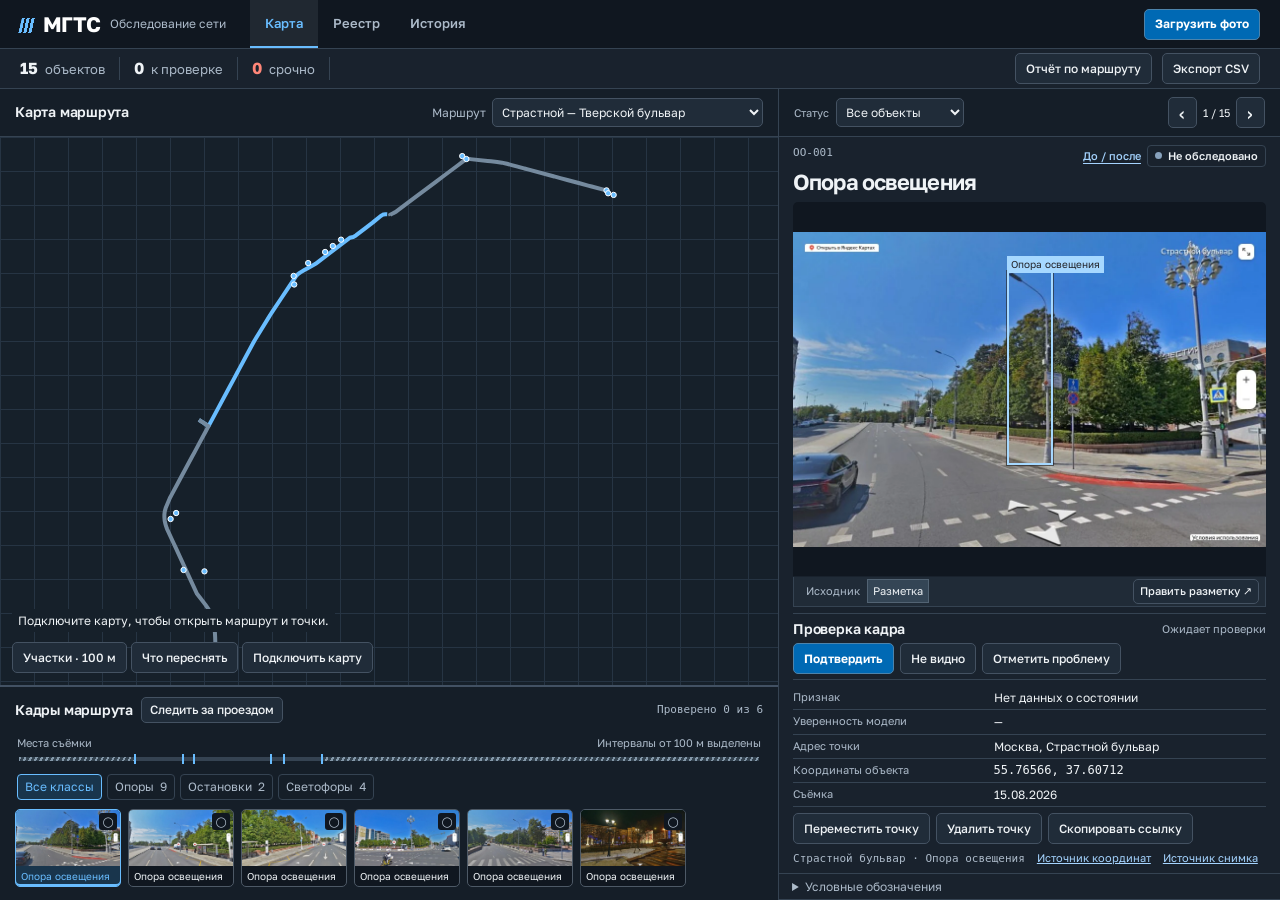
==== frontend/index.html @ 0ed561fd "Trace editable lines and contours on photos and print route atlases" ====
<!doctype html>
<html lang="ru">
<head>
<meta charset="utf-8">
<meta name="viewport" content="width=device-width, initial-scale=1">
<meta name="mgts-dgis-api-key" content="">
<meta name="mgts-inspection-data" content="./data/inspection.json?v=92bb539e3951">
<meta name="mgts-workspace" content="mgts">
<meta name="mgts-backend-api" content="http://localhost:8080">
<title>МГТС · Обследование сети</title>
<link rel="stylesheet" href="./styles.css?v=48caaaf47256">
<script defer src="./dgis-map.js?v=0859a0608e24"></script>
<script defer src="./drive.js?v=308d7e01209c"></script>
<script defer src="./backend-api.js?v=2a5666c42cfe"></script>
<script defer src="./inspection-feed.js?v=446664ceadea"></script>
<script defer src="./survey.js?v=db1e29ec3885"></script>
<script defer src="./fieldwork.js?v=c731c3244cd2"></script>
<script defer src="./live-survey.js?v=2fd92c219ad3"></script>
<script defer src="./vendor/fflate-0.8.2.js"></script>
<script defer src="./image-trace.js?v=a0b0a63a0c99"></script>
<script defer src="./annotation-path.js?v=2ae6ed67ca47"></script>
<script defer src="./route-atlas.js?v=ad36c35f094d"></script>
<script defer src="./crew.js?v=448a25b70659"></script>
<script defer src="./app.js?v=cab689a8bc89"></script>
</head>
<body>
<header class="topbar">
  <div class="identity"><b>МГТС</b><span>Обследование сети</span></div>
  <nav aria-label="Разделы">
    <button data-view="map" aria-pressed="true">Карта</button>
    <button data-view="registry" aria-pressed="false">Реестр</button>
    <button data-view="history" aria-pressed="false">История</button>
  </nav>
  <button class="button primary" data-action="upload" disabled>Загрузить фото</button>
</header>
<main>
  <header class="survey-bar">
    <div class="survey-title" hidden><h1 id="page-title"></h1></div>
    <div class="totals" id="totals" aria-label="Сводка обследования"></div>
    <button class="button" id="route-report" data-action="route-report" hidden>Отчёт по маршруту</button>
    <button class="button" data-action="export">Экспорт CSV</button>
  </header>
  <section id="map-view" class="map-view" aria-label="Карта и карточка объекта">
    <div class="map-workspace">
      <div class="route-bar"><h2>Карта маршрута</h2><label id="route-picker" class="route-picker" hidden>Маршрут
          <select id="route-select" aria-label="Выбрать маршрут"></select>
        </label></div>
    <div class="map-area">
      <div id="map" aria-label="Карта объектов"></div>
      <div id="route-schematic" aria-hidden="true" hidden></div>
      <div class="map-controls">
        <div class="map-tools">
        <button type="button" class="button" id="section-toggle" aria-pressed="false">Участки · 100 м</button>
        <button class="button" id="retake-toggle" data-action="retakes" aria-pressed="false">Что переснять</button>
        <button class="button" data-action="fit" id="fit-button" hidden>Весь маршрут</button>
        <button class="button" data-action="pin" id="pin-button" aria-pressed="false" hidden>+ Поставить точку</button>
        <button class="button" type="button" data-action="map-settings" id="map-provider">Подключить карту</button>
        </div>
        <div id="route-hover" class="route-hover" hidden></div>
        <div id="map-status" class="map-status" role="status">Подключите карту, чтобы открыть маршрут и точки.</div>
      </div>
      <div id="provider-zoom" class="provider-zoom" hidden>
        <button class="button icon" type="button" data-action="zoom-in" aria-label="Приблизить">+</button>
        <button class="button icon" type="button" data-action="zoom-out" aria-label="Отдалить">−</button>
      </div>
    </div>
      <section class="route-deck" aria-label="Просмотр кадров маршрута">
        <div id="section-strip" role="group" aria-label="Участки маршрута по приоритету" hidden></div>
        <div id="retake-list" hidden></div>
        <div class="deck-head"><h2 id="deck-title">Кадры маршрута</h2><button type="button" class="button" id="live-toggle" aria-pressed="false">Следить за проездом</button><button type="button" class="button" id="live-event" hidden>Отметить событие</button><span id="live-status" role="status" hidden></span><button type="button" class="button" id="live-return" hidden>К последнему кадру</button><span id="route-count" class="mono" aria-live="polite"></span></div>
        <div class="route-time">
          <div id="drive-panel" class="drive-panel" aria-label="Демо-проезд" hidden>
            <button id="drive-play" type="button" class="button">Проезд 3D</button>
            <button id="drive-restart" type="button" class="button icon" aria-label="С начала" title="С начала">↻</button>
            <div class="seek-track"><input id="drive-progress" type="range" min="0" max="1000" value="0" aria-label="Позиция машины на маршруте"><span class="seek-ticks" id="seek-ticks"></span></div>
            <span id="drive-detail" class="mono"></span>
          </div>
          <div id="coverage" hidden><div class="coverage-caption"><span>Места съёмки</span><span id="coverage-detail"></span></div><div id="coverage-track" role="group" aria-label="Расстояния вдоль маршрута"></div></div>
        </div>
        <div id="class-filters" role="group" aria-label="Классы объектов"></div>
        <div id="route-frames" class="route-frames" aria-label="Кадры маршрута, переключение стрелками влево и вправо"></div>
      </section>
    </div>
    <aside class="inspector" aria-label="Выбранный объект">
      <div class="inspector-bar">
        <label class="filter-label">Статус
          <select id="priority-filter" aria-label="Фильтр объектов по статусу">
            <option value="all">Все объекты</option><option value="retake">Что переснять</option><option value="urgent">Срочно</option><option value="review">На проверку</option><option value="normal">Без замечаний</option><option value="unverified">Не обследовано</option>
          </select>
        </label>
        <div class="stepper"><button class="button icon" data-action="prev" aria-label="Предыдущий объект">‹</button><span id="position"></span><button class="button icon" data-action="next" aria-label="Следующий объект">›</button></div>
      </div>
      <button type="button" id="section-back" class="button" hidden>← К участку</button>
      <div id="inspector-content"></div>
      <details class="status-guide">
        <summary>Условные обозначения</summary>
        <ul>
          <li><i class="dot urgent"></i>Срочно</li>
          <li><i class="dot review"></i>На проверку</li>
          <li><i class="dot normal"></i>Без замечаний</li>
          <li><i class="dot unverified"></i>Не обследовано</li>
        </ul>
      </details>

    </aside>
  </section>
  <section id="list-view" class="list-view" hidden aria-label="Список записей"></section>
</main>
<dialog id="annotator" aria-labelledby="edit-title">
  <div class="dialog-head">
    <div><h2 id="edit-title">Разметка кадра</h2><p id="editor-filename" class="subtle mono"></p></div>
    <button class="button" id="next-frame" data-action="next-frame">Следующий кадр →</button>
    <button class="button icon" data-action="close-editor" aria-label="Закрыть разметку">×</button>
  </div>
  <div class="editor-tools">
    <label>Класс <select id="box-type"><option>Кабельный колодец</option><option>Опора связи</option><option>Шкаф связи</option><option>Кабель</option><option>Повреждение</option><option>Другое</option></select></label>
    <button class="button" data-action="draw" aria-pressed="true">Новая рамка</button>
    <button class="button" data-action="polyline" aria-pressed="false">Линия</button>
    <button class="button" data-action="polygon" aria-pressed="false">Контур</button>
    <label id="trace-choice" hidden><input type="checkbox" id="trace-image" checked> По изображению</label>
    <button class="button" data-action="trace-box" hidden>Обвести рамку</button>
    <button class="button" data-action="undo-vertex" hidden>Убрать вершину</button>
    <button class="button" data-action="finish-path" hidden>Завершить</button>
    <button class="button" data-action="redraw" aria-pressed="false">Перерисовать</button>
    <button class="button" data-action="delete-box">Удалить</button>
    <button class="button" data-action="box-json">JSON разметки</button>
    <button class="button" id="inference-button" data-action="show-inference" hidden>Результат модели</button>
  </div>
  <div class="edit-body">
    <div class="edit-viewport"><div id="editor-image" class="editor-image"><img id="edit-photo" alt="Снимок для ручной разметки" draggable="false"><div id="edit-boxes"></div></div></div>
    <aside id="boxes-list" class="boxes-list" aria-label="Разметка кадра"></aside>
  </div>
  <div class="dialog-foot"><span id="editor-hint" class="subtle" role="status">Потяни от одного угла рамки до противоположного.</span><button class="button primary" data-action="save-boxes">Сохранить</button></div>
</dialog>
<dialog id="box-json-dialog" aria-labelledby="box-json-title">
  <div class="dialog-head"><h2 id="box-json-title">JSON разметки кадра</h2><button class="button icon" data-action="close-json" aria-label="Закрыть JSON">×</button></div>
  <div class="json-editor">
    <label for="box-json-text">Координаты от 0 до 1. Для рамки — x, y, w, h. Для линии или контура — type (polyline или polygon) и points в виде пар [x, y].</label>
    <textarea id="box-json-text" spellcheck="false" rows="13"></textarea>
    <label>Открыть JSON <input id="box-json-file" type="file" accept=".json,application/json"></label>
    <p id="box-json-error" role="alert"></p>
  </div>
  <div class="dialog-foot"><button class="button" data-action="export-boxes">Скачать JSON</button><button class="button primary" data-action="apply-json">Применить к кадру</button></div>
</dialog>
<dialog id="inference-dialog" aria-labelledby="inference-title">
  <div class="dialog-head"><h2 id="inference-title">Результат модели</h2><button class="button icon" data-action="close-inference" aria-label="Закрыть">×</button></div>
  <pre id="inference-data"></pre>
</dialog>
<dialog id="correct-class-dialog"><form id="correct-class-form">
  <div class="dialog-head"><h2>Уточнить класс рамки</h2></div>
  <label class="file-field">Правильный класс<input id="correct-class-input" list="crew-classes" maxlength="120" required></label>
  <datalist id="crew-classes"><option>Опора освещения</option><option>Кабельный колодец</option><option>Шкаф связи</option><option>Опора связи</option><option>Светофор</option></datalist>
  <div class="dialog-foot"><button type="button" class="button" id="correct-class-cancel">Отмена</button><button class="button primary">Сохранить</button></div>
</form></dialog>
<dialog id="review-note" aria-labelledby="note-title">
  <form id="note-form"><div class="dialog-head"><h2 id="note-title">Отметить проблему</h2><button type="button" class="button icon" data-action="close-note" aria-label="Закрыть">×</button></div>
    <label class="file-field">Что проверить<textarea id="note-text" rows="4" required maxlength="1500"></textarea></label>
    <div class="dialog-foot"><span class="subtle" id="note-object"></span><button class="button primary">Сохранить заметку</button></div>
  </form>
</dialog>
<dialog id="compare-dialog" aria-labelledby="compare-title">
  <div class="dialog-head"><h2 id="compare-title">До / после</h2><button class="button icon" data-action="close-compare" aria-label="Закрыть сравнение">×</button></div>
  <div class="compare-body">
    <p id="compare-empty">Для сравнения нужны снимки этой точки за две разные даты.</p>
    <div id="compare-pair" hidden>
      <div class="compare-dates"><label>До <select id="compare-before"></select></label><label>После <select id="compare-after"></select></label></div>
      <div id="compare-stage"><img id="after-image" alt="Поздний снимок"><img id="before-image" alt="Ранний снимок"><input id="compare-range" type="range" min="0" max="100" value="50" aria-label="Граница между снимками"></div>
    </div>
    <form id="compare-form"><label>Дата съёмки <input type="date" id="repeat-date" required></label><label>Снимок этой точки <input id="repeat-image" type="file" accept="image/*" required></label><button type="submit" class="button">Добавить снимок</button></form>
    <p id="compare-message" role="status"></p>
  </div>
</dialog>
<dialog id="report-dialog" aria-labelledby="report-title"><div class="dialog-head"><h2 id="report-title">Отчёт по маршруту</h2><button class="button icon" data-action="close-report" aria-label="Закрыть">×</button></div><label class="report-filter"><input type="checkbox" id="problems-only"> Только проблемы</label><div id="report-body"></div><div class="dialog-foot"><button class="button" data-action="route-geojson">Скачать GeoJSON</button><button class="button" data-action="route-atlas">Печать маршрута</button><button class="button primary" data-action="print-report">Печать отчёта</button></div></dialog>
<dialog id="atlas-dialog" aria-labelledby="atlas-title">
  <div class="dialog-head"><h2 id="atlas-title">Атлас маршрута</h2><button class="button icon" data-action="close-atlas" aria-label="Закрыть атлас">×</button></div>
  <div id="atlas-body"></div>
  <div class="dialog-foot"><button class="button primary" data-action="print-atlas">Печать / PDF</button></div>
</dialog>
<dialog id="upload-dialog" aria-labelledby="upload-title">
  <form id="upload-form">
    <div class="dialog-head"><h2 id="upload-title">Добавить снимок</h2><button type="button" class="button icon" data-action="close-upload" aria-label="Закрыть загрузку">×</button></div>
    <label class="file-field">Фотография<input id="file" type="file" accept="image/*" required></label>
    <div class="dialog-foot"><span class="subtle" id="upload-message" role="status">Снимок откроется для ручной разметки.</span><button type="submit" class="button primary">Открыть снимок</button></div>
  </form>
</dialog>
<dialog id="map-settings" aria-labelledby="map-settings-title">
  <form id="map-settings-form">
    <div class="dialog-head"><h2 id="map-settings-title">Настройки карты</h2><button type="button" class="button icon" data-action="close-map-settings" aria-label="Закрыть настройки карты">×</button></div>
    <label class="file-field">Ключ Map Tiles API
      <input id="map-key-input" type="password" autocomplete="off" spellcheck="false" maxlength="200" required>
    </label>
    <p class="map-settings-note subtle" id="map-settings-note" role="status">Подойдёт демо-ключ с доступом к Map Tiles API.</p>
    <p class="map-settings-note subtle"><a href="https://platform.2gis.ru/ru/" target="_blank" rel="noopener noreferrer">Менеджер Платформы</a> · <a href="https://docs.2gis.com/platform-manager/demo-key" target="_blank" rel="noopener noreferrer">Получить демо-ключ</a></p>
    <div class="dialog-foot"><button class="button" type="button" data-action="reset-map-key" id="map-key-reset" hidden>Сбросить ключ</button><button class="button primary" type="submit">Подключить</button></div>
  </form>
</dialog>
<output id="notice" class="notice" role="status" hidden></output>
</body>
</html>
---- frontend/styles.css ----
@font-face{font-family:Golos;src:url('./assets/golos-cyr.woff2') format('woff2');font-weight:400 800;font-display:swap;unicode-range:U+0301,U+0400-045F,U+0490-0491,U+04B0-04B1,U+2116}
@font-face{font-family:Golos;src:url('./assets/golos-lat.woff2') format('woff2');font-weight:400 800;font-display:swap;unicode-range:U+0000-00FF,U+2000-206F,U+2191,U+2193,U+2212,U+2215,U+FEFF}
:root{--ink:#222a32;--muted:#56616d;--line:#d5dbe1;--paper:#fff;--base:#f4f5f6;--brand:#284d6c;--urgent:#b8432c;--review:#6859a6;--normal:#387451}
*{box-sizing:border-box}
body{margin:0;background:var(--base);color:var(--ink);font:13px/1.45 Golos,system-ui,sans-serif}
h1,h2,h3,p,figure,dl,dd{margin:0}
button,select,input{font:inherit}
button,select{cursor:pointer}
button:disabled{cursor:default;opacity:.52}
button:focus-visible,a:focus-visible,select:focus-visible,input:focus-visible{outline:2px solid #6d9cc5;outline-offset:2px}
[hidden]{display:none!important}
.subtle{color:var(--muted);font-size:11px}.mono{font:11px/1.4 ui-monospace,monospace;font-variant-numeric:tabular-nums}.topbar{display:flex;align-items:stretch;gap:25px;padding:0 22px;background:#20262e;color:white;min-height:56px;border-bottom:1px solid #12181e}.identity{display:flex;align-items:center;gap:11px;white-space:nowrap}.identity b{font-size:19px;letter-spacing:.01em;padding-left:9px;border-left:3px solid var(--brand);line-height:1}.identity span{font-size:12px;color:#d0d7df}.topbar nav{display:flex;flex:1}.topbar nav button{background:none;color:#bfc8d2;border:0;border-bottom:2px solid transparent;padding:0 14px}.topbar nav button:hover{background:#2e3741}.topbar nav button[aria-pressed=true]{background:#2d3540;color:#fff;border-bottom-color:#9db8ce}.topbar>.button{align-self:center}
.button{display:inline-flex;align-items:center;justify-content:center;min-height:31px;padding:5px 10px;border:1px solid #bdc6d0;border-radius:3px;background:white;color:var(--ink);white-space:nowrap;font-size:12px;font-weight:500;text-decoration:none}.button:hover{background:#eef1f4}.button.primary{background:var(--brand);color:#fff;border-color:var(--brand)}.button.primary:hover{background:#1e3b55}.topbar .primary{background:#e5edf4;color:#202f3c;border-color:#e5edf4}.topbar .primary:hover{background:#cedde9}.button.icon{width:29px;padding:0;font-size:18px;line-height:1}.button[aria-pressed=true]{background:#e0ebf4;border-color:#7699b5}.survey-bar{display:flex;gap:18px;align-items:center;min-height:80px;padding:11px 22px;border-bottom:1px solid var(--line);background:#f8f9fa}.survey-title{margin-right:auto}.survey-title h1{font-size:24px;line-height:1.18;font-weight:630;letter-spacing:-.032em}.totals{display:flex;align-items:center}.total{margin-right:14px;padding-right:14px;border-right:1px solid #d4dae0;color:#485663;white-space:nowrap}.total:last-child{margin-right:0}.total b{font-size:16px;color:#22303d;margin-right:4px}.total.danger b{color:#a13c26}
.map-view{display:grid;grid-template-columns:minmax(0,1fr) minmax(320px,32%);min-height:620px;min-height:max(620px,calc(100svh - 104px))}.map-area{position:relative;isolation:isolate;min-width:0;min-height:420px;background:#eef0ec}#map{position:absolute;inset:0;z-index:0;background:#eef0ec}#map.placing-point{cursor:crosshair}.map-controls{position:absolute;z-index:2}.map-controls{top:12px;left:12px;max-width:calc(100% - 56px);pointer-events:none}.map-tools{display:flex;gap:6px;flex-wrap:wrap}.map-tools .button{pointer-events:auto}.map-tools .button{background:#fff;color:#222d37;border-color:#bdc6cf}.map-tools .button:hover,.map-tools .button[aria-pressed=true]{background:#e8f0f7;border-color:#829db3}.status{display:inline-flex;align-items:center;gap:6px}.dot{display:inline-block;width:7px;height:7px;border-radius:50%;background:var(--tone)}.urgent{--tone:var(--urgent);--text:#9b351f}.review{--tone:var(--review);--text:#6859a6}.normal{--tone:var(--normal);--text:#37604a}.map-status{width:fit-content;max-width:100%;margin-top:6px;background:#fff;color:#27333e;border:1px solid #bdc6cf;padding:5px 8px;font-size:11px}.map-mark{position:absolute;width:14px;height:14px;padding:0;border-radius:50%;background:var(--tone);border:2px solid #fff;box-shadow:0 0 0 1px #4b535b9e;cursor:pointer}.map-mark[aria-pressed=true]{z-index:1;box-shadow:0 0 0 2px #283b4b,0 0 0 4px #fff}
.inspector{background:#fdfdfe;border-left:1px solid var(--line);min-width:0}.inspector-bar{display:flex;align-items:center;justify-content:space-between;gap:8px;padding:10px 13px;border-bottom:1px solid var(--line)}.filter-label,.editor-tools label{display:flex;align-items:center;gap:7px;color:var(--muted);font-size:11px}select{min-height:29px;background:#fff;border:1px solid #bbc5cf;color:var(--ink);padding:3px 5px;border-radius:2px;font-size:12px}.stepper{display:flex;align-items:center;gap:6px;font-size:11px;white-space:nowrap}.inspector h2{font-size:19px;font-weight:650;line-height:1.25;letter-spacing:-.02em}.record-head{padding:13px 13px 9px}.record-id{color:var(--muted);display:flex;justify-content:space-between;gap:6px;margin-bottom:4px}.status{font-weight:550;color:var(--text);font-size:11px}.record-head p{margin-top:4px}.frame-panel{margin:0 13px 11px;min-width:0}.frame{position:relative;overflow:hidden;width:100%;line-height:0;background:#2e3741}.frame img{display:block;width:100%;height:auto}.frame-tools{min-height:36px;display:flex;align-items:center;justify-content:space-between;gap:4px;background:#f0f2f4;border:1px solid var(--line);border-top:0;padding:4px 6px}.frame-toggle{display:flex;gap:1px}.frame-toggle button{padding:3px 5px;border:1px solid transparent;background:none;color:#4e5a67;font-size:11px}.frame-toggle button[aria-pressed=true]{border-color:#bfcbd6;background:white;color:#222b32}.frame-tools .button{min-height:25px;font-size:11px;padding:3px 6px}
.box{position:absolute;left:calc(var(--x)*100%);top:calc(var(--y)*100%);width:calc(var(--w)*100%);height:calc(var(--h)*100%);border:2px solid var(--brand);pointer-events:none;box-shadow:0 0 0 1px #272323a0}.box.manual{border-color:#a6d8ff}.box.selected{outline:1px dashed #fff;outline-offset:2px}.box .tag{position:absolute;bottom:100%;left:-2px;max-width:180px;white-space:nowrap;overflow:hidden;text-overflow:ellipsis;padding:2px 4px;background:var(--brand);color:#22242a;font-size:10px;line-height:1.25}.box.manual .tag{background:#a6d8ff}.box.top .tag{bottom:auto;top:100%}.box.right .tag{left:auto;right:-2px}.record-data{padding:0 13px 14px}.record-data dl>div{display:grid;grid-template-columns:minmax(104px,1fr) minmax(0,1.4fr);gap:6px;padding:6px 0;border-bottom:1px solid #e5e8eb}.record-data dt{color:var(--muted);font-size:11px}.record-data dd{word-break:break-word;font-size:12px}.record-data .subtle{margin-top:8px}.empty{padding:18px 13px;color:var(--muted)}
.list-view{padding:18px 22px}.table-shell{overflow-x:auto;background:#fff;border:1px solid var(--line)}table{border-collapse:collapse;width:100%;white-space:nowrap;text-align:left}th,td{padding:9px 12px;border-bottom:1px solid #e3e7eb}th{font-size:11px;color:var(--muted);background:#e9edf1;font-weight:550}tbody tr:last-child td{border-bottom:0}tbody tr:hover{background:#f3f6f8}.table-link{color:#214d72;padding:0;border:0;background:none;text-decoration:underline;text-underline-offset:3px;font-weight:500}.file-cell{display:flex;align-items:center;gap:8px}.file-cell img{width:46px;height:31px;object-fit:cover}
dialog{width:min(1000px,calc(100% - 24px));max-height:calc(100% - 24px);color:var(--ink);background:#fff;border:1px solid #8596a6;padding:0;overflow:auto}dialog::backdrop{background:#18202ab8}#upload-dialog{width:min(500px,calc(100% - 24px))}.dialog-head,.dialog-foot,.editor-tools{display:flex;align-items:center;gap:8px;padding:9px 12px}.dialog-head,.dialog-foot{justify-content:space-between;background:#f5f7f8}.dialog-head{border-bottom:1px solid var(--line)}.dialog-head h2{font-size:16px}.dialog-foot{border-top:1px solid var(--line)}.editor-tools{border-bottom:1px solid var(--line);flex-wrap:wrap}.edit-body{display:grid;grid-template-columns:minmax(0,1fr) minmax(165px,24%)}.edit-viewport{background:#28313b;display:grid;place-items:center;min-width:0}.editor-image{position:relative;line-height:0;width:100%;touch-action:none;cursor:crosshair;user-select:none}.editor-image img{width:100%;display:block;max-height:58vh;object-fit:contain}.editor-image>img{height:auto;max-height:none}.boxes-list{padding:7px;border-left:1px solid var(--line)}.box-row{display:flex;justify-content:space-between;gap:5px;width:100%;text-align:left;padding:6px;margin-bottom:3px;border:1px solid var(--line);background:white;color:var(--ink);font-size:11px}.box-row[aria-pressed=true]{background:#e3eef7;border-color:#8ca9c1}.file-field{display:grid;gap:6px;padding:12px}.file-field input{max-width:100%}.notice{position:fixed;z-index:20;bottom:14px;right:14px;max-width:min(360px,calc(100% - 28px));background:#263342;color:#fff;border:1px solid #566779;padding:8px 12px}
@media(max-width:850px){.topbar{padding-inline:12px;gap:12px}.survey-bar{padding-inline:12px;gap:10px}.map-view{grid-template-columns:minmax(0,1fr) 310px}.list-view{padding:12px}.total{padding-right:8px;margin-right:8px}.total b{font-size:14px}}
@media(max-width:650px){.topbar{flex-wrap:wrap;justify-content:space-between;column-gap:8px}.identity,.topbar>.button{margin-block:9px}.topbar nav{order:3;flex-basis:100%;min-height:34px}.topbar nav button{padding-inline:10px}.survey-bar{flex-wrap:wrap;min-height:auto;padding-block:8px}.survey-title h1{font-size:19px}.totals{order:3;width:100%;margin-top:3px}.map-view{display:block;min-height:auto}.map-area{min-height:355px}.inspector{border-left:0;border-top:1px solid var(--line)}.edit-body{display:block}.boxes-list{border-left:0;max-height:85px;overflow:auto}.map-controls{top:7px;left:7px}}

@media(max-width:430px){.map-tools .button{font-size:11px;padding-inline:7px}}

@media(min-width:651px){
  .survey-bar:has(.survey-title[hidden]){min-height:48px;padding-block:8px}
}

#map-settings{width:min(500px,calc(100% - 24px))}
#map-settings input{min-height:32px;width:100%;border:1px solid #bdc6d0;border-radius:3px;padding:5px 8px}
#map-settings .dialog-foot{justify-content:flex-end}
.map-settings-note{margin:0 12px 9px}
.map-settings-note a{color:#214d72}
.provider-zoom{position:absolute;z-index:2;top:12px;right:12px;display:grid;gap:2px}
.dgis-marker{position:relative;display:block}
.unverified{--tone:#526d80;--text:#435d70}
.record-data a{color:#214d72}
#map:not(.map-active)~.map-controls{inset:0;max-width:none;display:flex;flex-direction:column-reverse;justify-content:center;align-items:center;gap:10px;padding:16px;text-align:center}
#map:not(.map-active)~.map-controls .map-status{margin:0;padding:0;background:none;border:0;font-size:13px}
.drive-panel{display:flex;align-items:center;gap:6px;width:fit-content;max-width:100%;margin-top:6px;padding:4px;border:1px solid #bdc6cf;background:#fff;pointer-events:auto}
.drive-panel input{width:clamp(56px,12vw,140px);min-width:0;accent-color:var(--brand)}
.drive-panel .mono{white-space:nowrap;color:#435869;padding-inline:4px}
.route-car{position:relative;width:20px;height:30px;background:#284d6c;border:2px solid #fff;border-radius:6px 6px 4px 4px;box-shadow:0 1px 5px #28313b70}
.route-car::before{content:"";position:absolute;inset:4px 2px auto;height:5px;border-radius:2px;background:#e2edf5}
.status-guide{padding:7px 13px;border-bottom:1px solid var(--line);font-size:12px}
.status-guide summary{width:fit-content;cursor:pointer;color:var(--muted)}
.status-guide ul{display:grid;grid-template-columns:repeat(2,minmax(0,1fr));gap:5px 10px;margin:8px 0 2px;padding:0;list-style:none}
.status-guide li{display:flex;align-items:center;gap:6px}

.point-tools{display:flex;gap:6px;flex-wrap:wrap;margin-top:10px}
#box-json-dialog{width:min(560px,calc(100% - 24px))}
.json-editor{display:grid;gap:8px;padding:12px}
.json-editor textarea{width:100%;resize:vertical;font:12px/1.45 ui-monospace,monospace}
.json-editor input{max-width:100%}
#annotator .dialog-head > div{flex:1;min-width:0;overflow-wrap:anywhere}
#next-frame{flex-shrink:0}
.box-entry + .box-entry{margin-top:6px}
.box-entry .table-link{margin:0 0 4px 6px}
.route-picker,.route-hover{background:#fff;border:1px solid #bdc6cf;width:fit-content;max-width:100%;margin-top:5px;padding:4px 7px;font-size:12px}
.route-picker{display:flex;align-items:center;gap:6px;pointer-events:auto}
.route-picker select{min-width:0;max-width:100%}
.route-hover{position:absolute;top:100%;color:#075d60;pointer-events:none}
#box-json-error{color:var(--urgent)}
#box-json-error:empty{display:none}

.frame button.box{pointer-events:auto;cursor:pointer;padding:0;background:transparent;min-height:0}
.editor-image[data-mode="edit"]{cursor:default}
.editor-image[data-mode="edit"] .box{pointer-events:auto;cursor:move}
.editor-image .box.selected{z-index:1}
.box-handle{position:absolute;display:block;width:11px;height:11px;border:1px solid #174764;background:#fff;border-radius:2px}
.box-handle[data-corner$="w"]{left:-6px}
.box-handle[data-corner$="e"]{right:-6px}
.box-handle[data-corner^="n"]{top:-6px}
.box-handle[data-corner^="s"]{bottom:-6px}
.box-handle[data-corner="nw"],.box-handle[data-corner="se"]{cursor:nwse-resize}
.box-handle[data-corner="ne"],.box-handle[data-corner="sw"]{cursor:nesw-resize}

/* Operator workspace */
:root {
  color-scheme:dark;
  --base:#101720; --paper:#19222d; --surface:#202c39; --ink:#eff3f6;
  --muted:#acbac9; --line:#354352; --brand:#69bdff; --brand-fill:#0069b4; --brand-hover:#0075c5;
  --brand-soft:#19354c; --brand-border:#4d83ab; --accent-ink:#fff;
  --urgent:#ff8678; --review:#b6abff; --normal:#81c4a5;
}
.topbar { min-height:49px; padding:0 20px; gap:24px; background:#101720; border-bottom:1px solid var(--line) }
.identity b { padding-left:0; border:0; font-size:21px; letter-spacing:-.055em }
.identity b::before { content:""; display:inline-block; height:15px; width:14px; margin-right:9px; vertical-align:-1px; transform:skew(-14deg); background:repeating-linear-gradient(90deg,var(--brand) 0 3px,transparent 3px 5px) }
.identity span { color:var(--muted) }
.topbar nav button { color:var(--muted); padding-inline:15px; font-weight:550 }
.topbar nav button[aria-pressed=true] { color:var(--brand); border-bottom-color:var(--brand); background:#202831 }
.button,.map-tools .button,select,.topbar .primary { background:var(--surface); color:var(--ink); border:1px solid #445262; border-radius:5px }
.button:hover,.topbar .primary:hover,.map-tools .button:hover { background:#324151; border-color:#76889b }
.button.primary,.button.confirm,#drive-play { color:var(--accent-ink); background:var(--brand-fill); border-color:var(--brand-border); font-weight:650 }
.button.primary:hover,.button.confirm:hover,#drive-play:hover { background:var(--brand-hover) }
.button[aria-pressed=true],.map-tools .button[aria-pressed=true] { color:var(--brand); background:var(--brand-soft); border-color:var(--brand-border) }
.survey-bar { min-height:61px; padding:10px 20px; background:#19222d; gap:10px }
.survey-title h1 { font-size:clamp(17px,1.95vw,25px); letter-spacing:-.04em }
.totals { margin-right:10px }
.total,.total b { color:var(--muted); border-color:var(--line) }
.total b { color:var(--ink) }.total.danger b { color:var(--urgent) }
.map-view { min-height:0; height:calc(100dvh - 110px); grid-template-columns:minmax(0,1.55fr) minmax(320px,1fr) }
.map-workspace { display:grid; grid-template-rows:auto minmax(180px,1fr) auto; min-width:0; min-height:0 }
.route-bar,.inspector-bar { display:flex; align-items:center; justify-content:space-between; flex-wrap:wrap; gap:8px; min-height:48px; padding:8px 15px; background:#151e28; border-bottom:1px solid var(--line) }
.route-bar h2,.deck-head h2,.review-heading h3 { margin:0; font-size:14px; font-weight:600; letter-spacing:-.015em }
.route-bar .route-picker { background:none; color:var(--muted); border:0; padding:0; margin:0; min-width:0 }
.route-picker select { max-width:min(280px,100%); color:var(--ink) }
.map-area { min-height:0; overflow:hidden; background:var(--base) }
#map:not(.map-active) { background-color:#16202a; background-image:linear-gradient(#263443 1px,transparent 1px),linear-gradient(90deg,#263443 1px,transparent 1px); background-size:34px 34px }
#route-schematic { position:absolute; inset:0; pointer-events:none }
#route-schematic svg { width:100%; height:100% }
#map:not(.map-active)~.map-controls { inset:auto auto 12px 12px; align-items:flex-start; padding:0; text-align:left; max-width:calc(100% - 24px) }
#map:not(.map-active)~.map-controls .map-status { background:#16202a; color:var(--ink); padding:3px 6px; font-size:12px }
.map-tools { gap:4px }.provider-zoom .button { background:#192430; color:white }
.map-status,.route-hover { color:var(--ink); background:#1c2936; border-color:#526473 }
.inspector { min-height:0; overflow:auto; background:var(--paper); scrollbar-color:#4c5a69 var(--paper) }
.inspector-bar { min-height:48px; gap:5px }
.record-head { padding:14px 16px 10px }.record-id { margin-bottom:5px; color:var(--muted) }
.inspector h2 { font-size:clamp(19px,1.7vw,26px); letter-spacing:-.04em }
.status { padding:2px 7px; border:1px solid var(--line); border-radius:4px; color:var(--ink) }
.unverified { --tone:#87a1bc; --text:#c5d3df }.urgent,.normal,.review { --text:var(--ink) }
.frame-panel { margin:0 16px 11px }
.frame { border-radius:5px 5px 0 0 }
.frame-tools,.dialog-head,.dialog-foot { background:#202b37; border-color:var(--line) }
.frame-toggle button { color:var(--muted) }.frame-toggle button[aria-pressed=true] { color:var(--ink); background:#344555; border-color:#526373 }
.review-controls { margin:12px 16px; padding:10px 0 13px; border-block:1px solid var(--line) }
.review-heading,.deck-head { display:flex; justify-content:space-between; align-items:center; gap:8px }
.review-heading span,.deck-head .mono { color:var(--muted); font-size:11px }
.review-buttons { display:flex; flex-wrap:wrap; gap:6px; margin-top:9px }.review-controls p { margin-top:8px; overflow-wrap:anywhere }
.record-data { padding-inline:16px }
.record-data dl>div,th,td { border-color:var(--line) }
.record-data a,.table-link,.map-settings-note a { color:#a5d4ff }
.record-data dd { font-size:12px }.status-guide { border-block:1px solid var(--line) }
.route-deck { background:#151e28; border-top:2px solid #425163; padding:10px 15px 13px; min-width:0 }
.deck-head { margin-bottom:6px }
.drive-panel { width:100%; border:0; margin:0 0 9px; padding:0; background:none; gap:8px }
.drive-panel .mono { color:var(--muted) }.drive-panel .seek-track { position:relative; flex:1; min-width:30px }
.drive-panel input { width:100%; display:block; margin:0; accent-color:var(--brand) }
.seek-ticks { position:absolute; inset:100% 8px auto; pointer-events:none }.seek-mark { position:absolute; top:-1px; width:9px; height:11px; transform:translateX(-50%); padding:0; border:0; background:transparent; pointer-events:auto; }
.seek-mark::before { content:""; position:absolute; left:4px; top:2px; width:2px; height:4px; background:var(--brand) }
.seek-mark span { display:none; position:absolute; bottom:10px; left:50%; transform:translateX(-50%); min-width:96px; max-width:150px; padding:3px; border:1px solid var(--brand); border-radius:4px; background:var(--surface); color:var(--ink); font-size:11px; }
.seek-mark img { display:block; width:96px; border-radius:2px }
.seek-mark:is(:hover,:focus-visible) { z-index:3 }.seek-mark:is(:hover,:focus-visible) span { display:block }
.route-frames { display:flex; gap:7px; overflow-x:auto; scrollbar-width:thin; min-width:0 }
.film-shot { position:relative; width:106px; flex:0 0 106px; padding:0; border:1px solid #4d5966; border-radius:5px; overflow:hidden; background:var(--base); color:var(--ink); text-align:left }
.film-shot img { width:100%; height:56px; object-fit:cover; display:block }
.film-shot span { display:block; padding:3px 5px; font-size:10px; white-space:nowrap; overflow:hidden; text-overflow:ellipsis }
.film-shot:hover { border-color:#c6ced6 }.film-shot[aria-pressed=true] { border-color:var(--brand); color:var(--brand); background:var(--brand-soft); box-shadow:inset 0 -2px var(--brand) }
.table-shell,dialog,.box-row { color:var(--ink); background:var(--paper); border-color:var(--line) }
th,.box-row[aria-pressed=true] { background:#273340; color:var(--ink) }tbody tr:hover { background:#23303c }
.queue-tools { margin-bottom:10px }.table-shell td { max-width:35ch; overflow:hidden; text-overflow:ellipsis }
dialog { border-radius:8px }.edit-viewport { background:#101820 }.dialog-foot { gap:8px }.file-field textarea,.json-editor textarea,#map-settings input { background:var(--base); color:var(--ink); border:1px solid #526373; padding:8px; border-radius:4px }
#review-note,#report-dialog { max-width:620px }#report-body { padding:16px }
#report-body article { display:grid; grid-template-columns:minmax(100px,32%) 1fr; align-items:center; gap:14px; padding:10px 0; border-bottom:1px solid var(--line); break-inside:avoid }
#report-body .frame { border-radius:3px }#report-body article p { color:var(--muted) }
@media(min-width:901px) and (max-height:630px) { .map-view { height:max(450px,calc(100dvh - 110px)) }.film-shot img { height:42px } }
@media(max-width:900px) { .identity span { display:none }.map-view { grid-template-columns:minmax(0,1.35fr) minmax(300px,1fr) }.topbar { gap:12px }.route-bar { gap:4px }.survey-bar { flex-wrap:wrap }.totals { margin-right:0 } }
@media(max-width:700px) {
  .topbar { min-height:44px; flex-wrap:wrap; padding:5px 10px }.identity,.topbar>.button { margin:0 }.topbar nav { order:0; flex:1 1 auto; min-height:30px }.topbar nav button { padding:0 7px;font-size:12px }
  .survey-bar { padding:9px 10px; gap:6px }.survey-title { flex:1 1 100% }.survey-bar .totals { order:0; width:auto; flex:1 1 auto }.total { font-size:10px; padding-right:4px;margin-right:4px }.survey-bar .button { font-size:10px; min-height:26px; padding:3px 5px }
  .map-view { height:auto; display:flex; flex-direction:column }.map-workspace { grid-template-rows:auto clamp(240px,43svh,420px) auto }
  .route-bar,.inspector-bar,.route-deck { padding-inline:10px }.route-bar h2 { font-size:12px }.route-bar .route-picker { font-size:0 }.route-picker select { max-width:65vw;font-size:11px }
  .film-shot { width:85px;flex-basis:85px }.film-shot img { height:42px }.inspector { overflow:visible }.map-area { min-height:0 }
}
@media print {
  body:has(#report-dialog[open]) > :not(#report-dialog) { display:none!important }
  #report-dialog[open] { display:block; position:static; width:100%; max-width:none; max-height:none; overflow:visible; margin:0; border:0; background:white; color:black }
  #report-dialog .dialog-head { background:white }#report-dialog article p { color:#333 }#report-dialog button,#report-dialog .dialog-foot { display:none }
  #report-dialog::backdrop { background:none }
}
.route-car { background:var(--brand-fill); border-color:#d8f0ff }.route-car::before { background:#d8f0ff }
@media(max-width:700px) {
  .topbar { display:grid; grid-template-columns:auto 1fr auto; gap:6px }.identity { gap:0 }
  .topbar nav { justify-self:center }.topbar .button { padding-inline:5px; font-size:10px }
  .survey-bar { display:grid; grid-template-columns:1fr auto auto }.survey-title { grid-column:1/-1 }
  .survey-bar .totals { justify-self:start; display:flex; flex-wrap:wrap; gap:2px }.survey-bar .total { border:0 }
}

.record-foot { display:flex; flex-wrap:wrap; gap:3px 12px; align-items:baseline; margin-top:6px; color:var(--muted); font-size:11px }
.frame-bounds { position:relative }
@media (min-width:701px) {
  body:has(#map-view:not([hidden])) { height:100dvh; display:flex; flex-direction:column }
  body:has(#map-view:not([hidden])) main { flex:1; min-height:0; display:flex; flex-direction:column }
  .survey-bar:has(.survey-title[hidden]) { min-height:40px; padding-block:4px }
  .survey-title[hidden] + .totals { margin-right:auto }
  #map-view { height:auto; flex:1; min-height:0 }
  .inspector { display:flex; flex-direction:column }
  .inspector-bar,.status-guide { flex:none }
  #inspector-content { flex:1; min-height:min-content; display:flex; flex-direction:column }
  .record-head { padding:8px 14px 6px }
  .record-id { margin-bottom:2px }
  .frame-panel { display:flex; flex-direction:column; flex:1; margin:0 14px; min-height:120px }
  .frame-panel .frame { flex:1; display:grid; place-items:center; container-type:size; background:var(--base) }
  .frame-panel .frame img { max-width:100%; max-height:100cqh; width:auto }
  .frame-tools { flex:none; min-height:30px; padding-block:2px }
  .review-controls { margin:6px 14px; padding:5px 0 }
  .review-buttons { margin-top:4px }
  .record-data { padding:0 14px 6px }
  .record-data dl>div { padding:3px 0 }
  .point-tools { margin-top:6px }
  .status-guide { padding-block:4px }
}
@media (min-width:701px) and (max-height:740px) {
  .frame-panel { min-height:84px }
  .inspector .button { min-height:26px; padding-block:3px }
  .inspector-bar { min-height:38px; padding-block:4px }
  .record-data dl>div { padding-block:2px }
  .review-buttons { gap:4px }
}
[data-review="pending"] { --mark-color:var(--muted) }
[data-review="unseen"] { --mark-color:var(--review) }
[data-review="confirmed"] { --mark-color:var(--normal) }
[data-review="flagged"] { --mark-color:var(--urgent) }
.seek-mark { width:15px; height:15px }
.seek-mark::before,.film-shot::before { content:attr(data-symbol); background:var(--base); color:var(--mark-color); font:700 13px/15px system-ui,sans-serif; text-align:center; border-radius:3px }
.seek-mark::before { inset:0; width:auto; height:auto }
.film-shot::before { position:absolute; top:3px; right:3px; min-width:16px; padding:1px }
.change-head { display:flex; flex-wrap:wrap; gap:12px; align-items:center; margin-bottom:8px }
.change-head select { max-width:100% }
.change-log h2,.history-frames { font-size:16px; font-weight:600 }
.history-frames { margin:18px 0 8px }
.retakes-active > :is(.deck-head,.drive-panel,.route-frames) { display:none }
#retake-list h2 { font-size:14px; margin:0 0 6px }
#retake-list ol { display:flex; overflow:auto; gap:8px; list-style-position:inside; margin:0; padding:0 0 4px }
#retake-list li { flex:none; color:var(--muted) }
#retake-list button { padding:5px 8px; background:var(--surface); color:var(--ink); border:1px solid var(--line); border-radius:4px; text-align:left; vertical-align:middle }
#retake-list button[aria-pressed=true] { border-color:var(--brand) }
#retake-list span { display:block; font-size:11px; color:var(--muted) }
.compare-link { margin-left:auto; font-size:11px }
survey-crop { display:grid; place-items:center; min-width:0; background:var(--base); color:var(--muted); line-height:1.3 }
survey-crop canvas,survey-crop img { display:block; max-width:100%; height:auto }
.frame-panel survey-crop { width:100%; height:100% }
.frame-panel survey-crop canvas { max-height:38vh; object-fit:contain }
@media (min-width:701px) { .frame-panel survey-crop canvas { max-height:100cqh } }
#report-body survey-crop canvas { max-height:160px; object-fit:contain }
#report-body article:has(>div:only-child) { grid-template-columns:1fr }
.report-filter { display:flex; gap:6px; align-items:center; padding:12px 16px 0 }
#compare-dialog { max-width:820px }
.compare-body { padding:12px }
.compare-dates,#compare-form { display:flex; flex-wrap:wrap; align-items:end; gap:10px }
.compare-dates label { flex:1; min-width:0 }
.compare-dates select { width:100% }
#compare-stage { --split:50%; position:relative; margin-top:8px; height:min(51dvh,500px); background:#0e141c; overflow:hidden }
#compare-stage img { position:absolute; inset:0; width:100%; height:100%; object-fit:contain }
#before-image { clip-path:inset(0 calc(100% - var(--split)) 0 0); background:#0e141c }
#compare-stage::after { content:''; pointer-events:none; position:absolute; left:var(--split); inset-block:0; border-left:2px solid white; box-shadow:1px 0 3px #111 }
#compare-range { position:absolute; inset:0; margin:0; width:100%; height:100%; opacity:0; cursor:ew-resize; z-index:1 }
#compare-stage:focus-within { outline:2px solid var(--brand) }
#compare-form { margin-top:12px }
#compare-form label { display:grid; gap:4px; min-width:0; color:var(--muted); font-size:12px }
#compare-form input { max-width:100% }
#compare-message:not(:empty) { margin-top:7px }
@media print {
  body:has(#report-dialog[open]) { display:block!important; height:auto!important }
  #report-dialog .report-filter { display:none }
  #report-body survey-crop { background:white }
}
#compare-stage::before { content:'↔'; pointer-events:none; position:absolute; top:50%; left:clamp(13px,var(--split),calc(100% - 13px)); transform:translate(-50%,-50%); z-index:1; padding:2px 5px; border:1px solid white; border-radius:4px; background:#16202a; color:white }

#inference-data { margin: 1rem; max-height: 60vh; overflow: auto; white-space: pre-wrap; overflow-wrap: anywhere; }

.deck-head { flex-wrap:wrap; justify-content:flex-start }
#route-count { margin-left:auto }
#live-status { color:var(--muted); font-size:11px }
#live-toggle,#live-return { min-height:26px; padding:3px 8px; font-size:12px }
#live-toggle[aria-pressed=true],#live-return { border-color:var(--brand); color:var(--brand) }
#class-filters { display:flex; gap:5px; overflow-x:auto; margin:5px 0 7px; padding:2px }
#class-filters button { flex:none; color:var(--muted); border:1px solid var(--line); background:transparent; border-radius:4px; padding:3px 7px; font-size:12px; cursor:pointer }
#class-filters button[aria-pressed=true] { color:var(--brand); background:var(--brand-soft); border-color:var(--brand) }
#class-filters span { font-variant-numeric:tabular-nums; margin-left:3px }
#coverage { margin:6px 2px 0 }
.coverage-caption { display:flex; flex-wrap:wrap; justify-content:space-between; color:var(--muted); font-size:11px }
#coverage-track { position:relative; height:16px; margin:0 2px }
.coverage-gap { position:absolute; height:100%; padding:0; background:transparent; border:0; cursor:pointer }
.coverage-gap::before { content:""; position:absolute; inset:6px 0; background:var(--line) }
.coverage-gap.long::before { background:repeating-linear-gradient(115deg,#8498a9 0 2px,#344350 2px 5px) }
.coverage-gap:is(:hover,:focus-visible)::before { background:var(--brand) }
#coverage-track i { position:absolute; top:3px; bottom:3px; width:2px; background:var(--brand); pointer-events:none }
.route-time { display:grid; grid-template-columns:auto auto minmax(0,1fr) auto; align-items:center; column-gap:8px }
.route-time .drive-panel:not([hidden]) { display:contents }
.route-time #coverage { grid-column:1 / -1 }
.route-time .drive-panel:not([hidden]) + #coverage { grid-column:3; margin:14px 8px 0 }
.retakes-active > .route-time { display:none }

#section-strip { display:flex; gap:4px; overflow-x:auto; margin-bottom:7px }
#section-strip button { flex:none; padding:3px 6px; color:var(--ink); background:var(--surface); border:1px solid var(--line); border-top:3px solid var(--section-color); font-size:11px; cursor:pointer }
#section-strip [aria-pressed=true] { outline:1px solid var(--brand); outline-offset:-1px }
.crew-card { padding:12px 15px }
.crew-card h2 { margin:0 0 6px }
.crew-card ul { list-style:none; padding:0; margin:8px 0 }
.crew-card li button { display:flex; align-items:center; width:100%; padding:8px 0; gap:10px; border:0; border-bottom:1px solid var(--line); background:none; color:var(--ink); text-align:left; cursor:pointer }
.crew-card li img { width:84px; max-height:65px; object-fit:cover }
.crew-card li span span { display:block; font-size:12px; color:var(--muted) }
.section-state { border-left:4px solid var(--section-color); padding-left:7px; margin:6px 0 12px }
#section-back { align-self:flex-start; margin:6px 12px }
.box-decisions { display:flex; align-items:center; flex-wrap:wrap; gap:5px; padding:5px; border:1px solid var(--line) }
.box-decisions strong { font-size:12px; margin-right:auto }
.box-decisions .button,#live-event { padding:3px 7px; min-height:26px; font-size:11px }
.box-decisions [aria-pressed=true] { color:var(--brand); border-color:var(--brand) }
.box.rejected-box { border-style:dashed; opacity:.65 }

/* Paths use normalized image coordinates, including horizontal and vertical lines. */
.path-shape { position:absolute; inset:0; width:100%; height:100%; padding:0; border:0; background:none; pointer-events:none; color:#83caff }
.path-shape svg { position:absolute; inset:0; width:100%; height:100%; overflow:visible }
.path-ink { fill:none; stroke:currentColor; stroke-width:3px; stroke-linecap:round; stroke-linejoin:round }
polygon.path-ink { fill:rgba(105,189,255,.18) }
.path-shape.selected .path-ink { stroke:#fff }
.rejected-path { opacity:.6; stroke-dasharray:5 3 }
button.path-shape .path-ink,.editor-image[data-mode="edit"] .path-ink { pointer-events:visiblePainted; cursor:pointer }
.editor-image[data-mode="edit"] .path-ink { cursor:move }
.path-node { position:absolute; width:12px; height:12px; border:2px solid #14577b; background:white; border-radius:50%; transform:translate(-50%,-50%); pointer-events:auto; cursor:grab }
.path-label { position:absolute; transform:translateY(-100%); background:#a6d8ff; color:#102536; font:11px/1.25 sans-serif; padding:1px 4px; white-space:nowrap }
.path-shape.draft .path-node { pointer-events:none }
#atlas-dialog { width:min(800px,95vw) }
.atlas-sheet { padding:18px; background:#fff; color:#172d40; overflow-wrap:anywhere }
.atlas-sheet h2 { font-size:21px; margin:0 0 8px }
.atlas-sheet p { margin:4px 0; font-size:13px }
.atlas-sheet + .atlas-sheet { border-top:1px solid #bdcbd4 }
.atlas-map { width:100%; max-height:44vh; background:#f2f5f7; margin:12px 0 }
.atlas-entry { margin-top:12px; border-top:1px solid #c6d1d9; padding-top:8px }
.atlas-photo { margin:6px 0; text-align:center; line-height:0 }
.atlas-photo > div { position:relative; display:inline-block; max-width:100% }
.atlas-photo img { display:block; width:auto; height:auto; max-width:100%; max-height:220px }
@media print {
  body:has(#atlas-dialog[open]) { display:block!important; height:auto!important; overflow:visible!important; background:white }
  body:has(#atlas-dialog[open]) > :not(#atlas-dialog) { display:none!important }
  #atlas-dialog[open] { display:block; position:static; inset:auto; width:100%; max-width:none; height:auto; max-height:none; margin:0; padding:0; overflow:visible; border:0; border-radius:0 }
  #atlas-dialog::backdrop,#atlas-dialog .dialog-head,#atlas-dialog .dialog-foot { display:none }
  .atlas-sheet { padding:2mm; print-color-adjust:exact; -webkit-print-color-adjust:exact }
  .atlas-sheet + .atlas-sheet { break-before:page; border:0 }
  .atlas-map { max-height:125mm }
  .atlas-entry { break-inside:avoid; margin-top:4mm }
  .atlas-photo img { max-height:68mm }
}

.atlas-sheet.single-stop .atlas-photo img { max-height:420px }
@media print { .atlas-sheet.single-stop .atlas-photo img { max-height:155mm } }
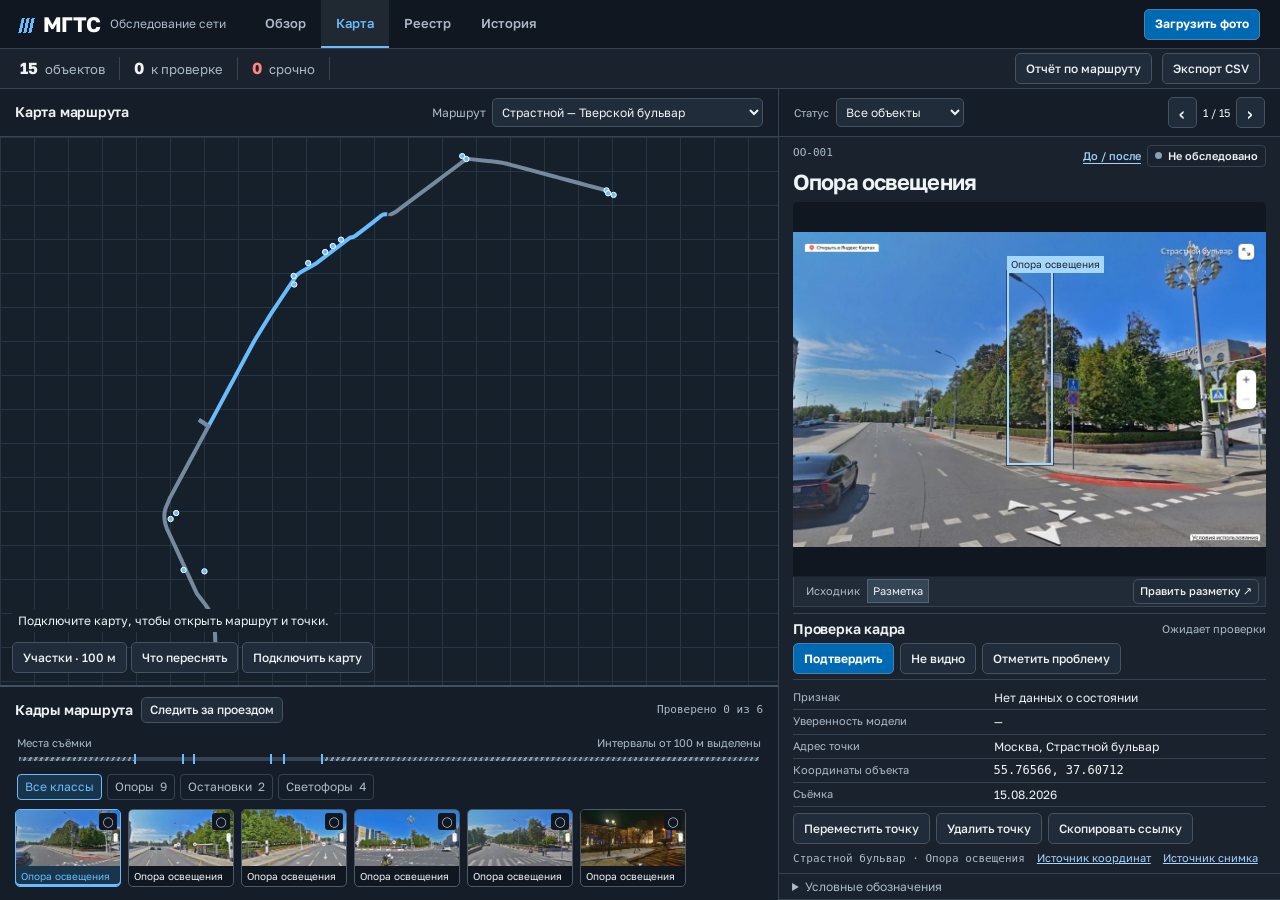
==== commit 642f8ea7: "Add a 2GIS survey dashboard and version operator annotations" ====
--- a/frontend/index.html
+++ b/frontend/index.html
@@ -8,11 +8,11 @@
 <meta name="mgts-workspace" content="mgts">
 <meta name="mgts-backend-api" content="http://localhost:8080">
 <title>МГТС · Обследование сети</title>
-<link rel="stylesheet" href="./styles.css?v=48caaaf47256">
-<script defer src="./dgis-map.js?v=0859a0608e24"></script>
+<link rel="stylesheet" href="./styles.css?v=1e6bea9180b0">
+<script defer src="./dgis-map.js?v=5f0dde4c4b7d"></script>
 <script defer src="./drive.js?v=308d7e01209c"></script>
-<script defer src="./backend-api.js?v=2a5666c42cfe"></script>
-<script defer src="./inspection-feed.js?v=446664ceadea"></script>
+<script defer src="./backend-api.js?v=4a45d03e5f93"></script>
+<script defer src="./inspection-feed.js?v=d09171e2deb6"></script>
 <script defer src="./survey.js?v=db1e29ec3885"></script>
 <script defer src="./fieldwork.js?v=c731c3244cd2"></script>
 <script defer src="./live-survey.js?v=2fd92c219ad3"></script>
@@ -21,12 +21,14 @@
 <script defer src="./annotation-path.js?v=2ae6ed67ca47"></script>
 <script defer src="./route-atlas.js?v=ad36c35f094d"></script>
 <script defer src="./crew.js?v=448a25b70659"></script>
-<script defer src="./app.js?v=cab689a8bc89"></script>
+<script defer src="./overview.js?v=ae8de2930409"></script>
+<script defer src="./app.js?v=c0eec7b299f1"></script>
 </head>
 <body>
 <header class="topbar">
   <div class="identity"><b>МГТС</b><span>Обследование сети</span></div>
   <nav aria-label="Разделы">
+    <button data-view="overview" aria-pressed="false">Обзор</button>
     <button data-view="map" aria-pressed="true">Карта</button>
     <button data-view="registry" aria-pressed="false">Реестр</button>
     <button data-view="history" aria-pressed="false">История</button>
@@ -104,6 +106,7 @@
 
     </aside>
   </section>
+  <section id="overview-content" class="overview" hidden aria-label="Обзор обследований"></section>
   <section id="list-view" class="list-view" hidden aria-label="Список записей"></section>
 </main>
 <dialog id="annotator" aria-labelledby="edit-title">
@@ -124,8 +127,11 @@
     <button class="button" data-action="redraw" aria-pressed="false">Перерисовать</button>
     <button class="button" data-action="delete-box">Удалить</button>
     <button class="button" data-action="box-json">JSON разметки</button>
+    <label id="annotation-author-field" hidden>Оператор <input id="annotation-author" type="text" maxlength="128" autocomplete="name"></label>
+    <button class="button" id="annotation-history" data-action="annotation-history" hidden>История версий</button>
     <button class="button" id="inference-button" data-action="show-inference" hidden>Результат модели</button>
   </div>
+  <div id="annotation-log" aria-live="polite" hidden></div>
   <div class="edit-body">
     <div class="edit-viewport"><div id="editor-image" class="editor-image"><img id="edit-photo" alt="Снимок для ручной разметки" draggable="false"><div id="edit-boxes"></div></div></div>
     <aside id="boxes-list" class="boxes-list" aria-label="Разметка кадра"></aside>
--- a/frontend/styles.css
+++ b/frontend/styles.css
@@ -334,3 +334,48 @@
 
 .atlas-sheet.single-stop .atlas-photo img { max-height:420px }
 @media print { .atlas-sheet.single-stop .atlas-photo img { max-height:155mm } }
+
+#annotation-author { width:12em; max-width:100%; padding:4px 6px; color:var(--ink); background:var(--base); border:1px solid var(--line); border-radius:4px }
+#annotation-log { max-height:9em; overflow:auto; padding:6px 12px; font-size:12px }
+
+.overview { width:min(1440px,100%); margin:0 auto; padding:clamp(14px,2.6vw,40px); color:var(--ink) }
+.overview-head,.overview-route-heading,.overview-metrics,.overview-statuses div,.overview-route-heading button { display:flex; align-items:center }
+.overview-head { justify-content:space-between; gap:14px; margin:0 0 24px }
+.overview h1 { margin:0; font-size:clamp(25px,3vw,42px); line-height:1.1; letter-spacing:-.045em }
+.overview-metrics { gap:clamp(16px,3vw,44px); padding:0 0 0 18px; border-left:1px solid var(--line) }
+.overview dt,.overview small,.overview-caption,.overview-route-heading>span { color:var(--muted); font-size:12px }
+.overview-metrics dd { font-size:24px; font-weight:650; font-variant-numeric:tabular-nums }
+.overview-grid { display:grid; grid-template-columns:minmax(0,1.55fr) minmax(280px,1fr); gap:18px; align-items:start }
+.overview-side { display:grid; gap:16px }
+.overview-grid section { min-width:0; background:var(--paper); border:1px solid var(--line); border-radius:7px; overflow:hidden }
+.overview h2 { font-size:17px; line-height:1.25; letter-spacing:-.02em; margin:16px 18px 12px }
+.overview-plot { position:relative; isolation:isolate; border-block:1px solid var(--line); background:#151c24 }
+#overview-map { width:100%; height:clamp(255px,34vh,380px); background:#151c24; touch-action:none; overscroll-behavior:contain }
+.overview-map-number { padding:0; cursor:pointer; display:grid; place-items:center; width:22px; height:22px; box-sizing:border-box; border:2px solid; border-radius:50%; background:#102233; color:white; font:600 12px/1 sans-serif }
+#overview-map-notice { position:absolute; z-index:1000; left:8px; bottom:6px; padding:3px 6px; background:#151c24; color:var(--muted) }
+.overview ul { list-style:none; margin:0; padding:0 }
+.overview li+li { border-top:1px solid var(--line) }
+.overview-routes li { padding:12px 18px }
+.overview-route-heading { justify-content:space-between; gap:8px; margin-bottom:5px }
+.overview-route-heading button,.overview-queue button { padding:0; background:transparent; border:0; color:var(--ink); text-align:left; font:inherit; cursor:pointer }
+.overview-route-heading button { gap:8px; font-weight:600 }
+.overview-number { display:grid; place-items:center; min-width:21px; height:21px; border:1px solid var(--brand-border); border-radius:50%; color:var(--brand); font-size:12px }
+.overview-route-heading>span { white-space:nowrap }
+.overview-band,.overview-distribution { display:flex; width:100%; gap:2px }
+.overview-band button { flex-basis:0; min-width:0; height:20px; border:0; padding:0; background:linear-gradient(var(--segment),var(--segment)) center/100% 7px no-repeat; cursor:pointer }
+.overview-band button:hover,.overview-band button:focus-visible { background-size:100% 13px }
+.overview-caption { margin:0 18px }
+.overview-distribution { width:calc(100% - 36px); height:12px; margin:13px 18px; border-radius:3px; overflow:hidden; background:var(--base) }
+.overview-statuses { margin:0 18px 14px }
+.overview-statuses div { gap:8px; padding:4px 0 }
+.overview-statuses i { width:8px; height:8px; border-radius:50% }
+.overview-statuses dd { margin-left:auto; font-variant-numeric:tabular-nums }
+.overview-queue button { width:100%; display:grid; grid-template-columns:55px minmax(0,1fr) auto; align-items:center; gap:9px; padding:10px 16px }
+.overview-queue button:hover,.overview-route-heading button:hover { color:var(--brand) }
+.overview-queue img,.overview-no-photo { width:55px; height:41px; border-radius:3px; object-fit:cover }
+.overview-no-photo { display:grid; place-items:center; font-size:10px; background:var(--base); color:var(--muted) }
+.overview-queue strong,.overview-queue small { display:block; overflow-wrap:anywhere; line-height:1.35 }
+.overview-priority { color:var(--segment); font-size:11px; text-align:right }
+.overview-empty { padding:16px; color:var(--muted) }
+@media(max-width:840px) { .overview-grid { grid-template-columns:1fr } .overview-head { flex-wrap:wrap } }
+@media(max-width:480px) { .overview-head { display:grid; gap:12px } .overview-metrics { padding:0; border:0 } .overview-route-heading button { font-size:13px } .overview-queue button { grid-template-columns:47px minmax(0,1fr) } .overview-priority { grid-column:2; text-align:left } }
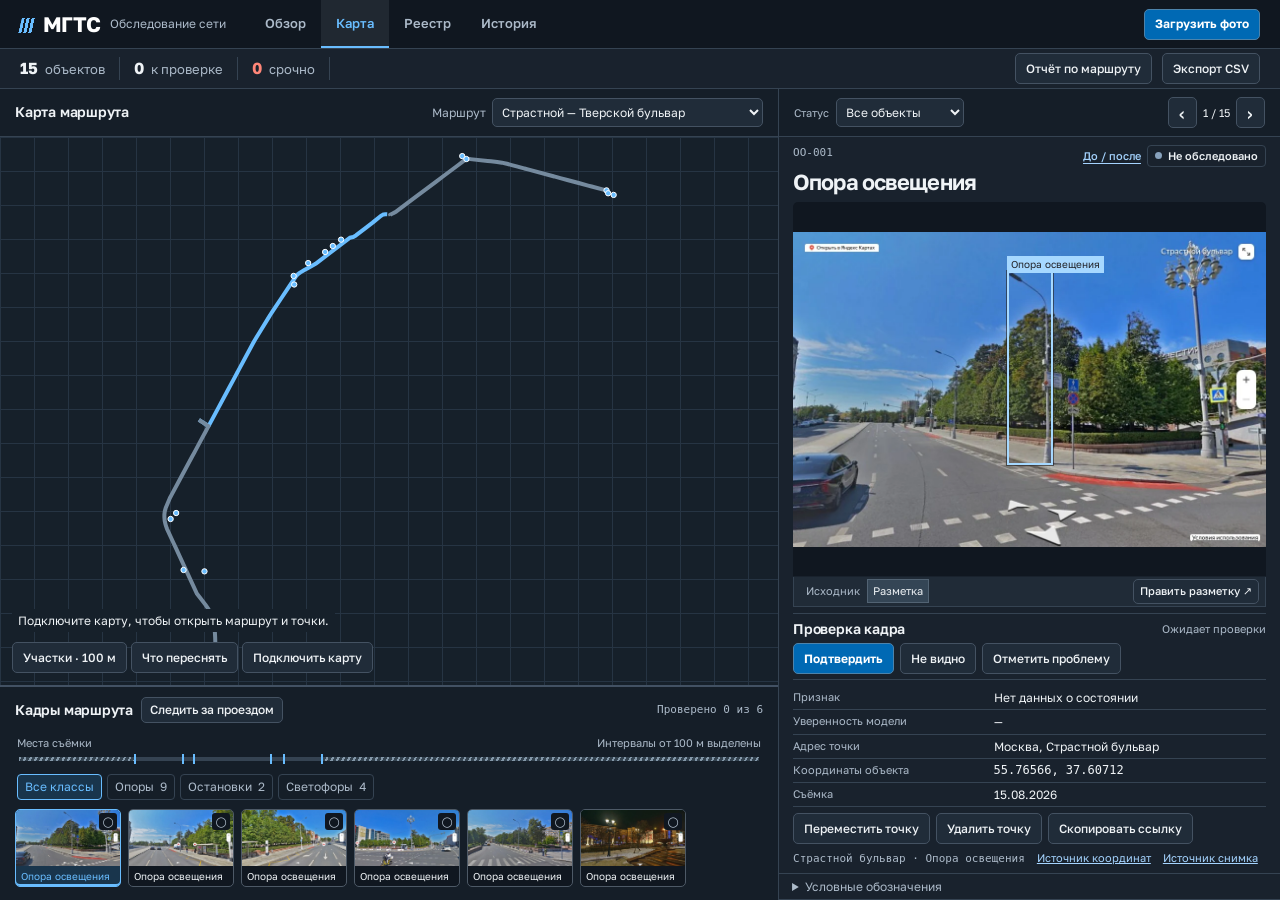
==== commit ecc17260: "Map survey retakes and review findings with keyboard shortcuts" ====
--- a/frontend/index.html
+++ b/frontend/index.html
@@ -8,21 +8,23 @@
 <meta name="mgts-workspace" content="mgts">
 <meta name="mgts-backend-api" content="http://localhost:8080">
 <title>МГТС · Обследование сети</title>
-<link rel="stylesheet" href="./styles.css?v=1e6bea9180b0">
-<script defer src="./dgis-map.js?v=5f0dde4c4b7d"></script>
+<link rel="stylesheet" href="./styles.css?v=f538b2587a28">
+<script defer src="./dgis-map.js?v=b865a7924945"></script>
 <script defer src="./drive.js?v=308d7e01209c"></script>
 <script defer src="./backend-api.js?v=4a45d03e5f93"></script>
 <script defer src="./inspection-feed.js?v=d09171e2deb6"></script>
-<script defer src="./survey.js?v=db1e29ec3885"></script>
+<script defer src="./survey.js?v=57350d97e7a8"></script>
 <script defer src="./fieldwork.js?v=c731c3244cd2"></script>
 <script defer src="./live-survey.js?v=2fd92c219ad3"></script>
 <script defer src="./vendor/fflate-0.8.2.js"></script>
 <script defer src="./image-trace.js?v=a0b0a63a0c99"></script>
 <script defer src="./annotation-path.js?v=2ae6ed67ca47"></script>
 <script defer src="./route-atlas.js?v=ad36c35f094d"></script>
-<script defer src="./crew.js?v=448a25b70659"></script>
-<script defer src="./overview.js?v=ae8de2930409"></script>
-<script defer src="./app.js?v=c0eec7b299f1"></script>
+<script defer src="./crew.js?v=96a87b6e4776"></script>
+<script defer src="./finding-queue.js?v=04308928bbc3"></script>
+<script defer src="./overview-retakes.js?v=683f619aea6a"></script>
+<script defer src="./overview.js?v=85404f1766f2"></script>
+<script defer src="./app.js?v=89972faaeddb"></script>
 </head>
 <body>
 <header class="topbar">
@@ -109,6 +111,14 @@
   <section id="overview-content" class="overview" hidden aria-label="Обзор обследований"></section>
   <section id="list-view" class="list-view" hidden aria-label="Список записей"></section>
 </main>
+<dialog id="finding-dialog" aria-labelledby="finding-title">
+  <div class="dialog-head"><h2 id="finding-title">Проверка рамок</h2><span id="finding-count" aria-live="polite"></span>
+    <form method="dialog"><button class="button icon" aria-label="Закрыть проверку">×</button></form></div>
+  <div id="finding-content"></div>
+  <div class="dialog-foot" id="finding-actions"><button class="button primary" data-finding-action="accepted">Верно <kbd>A</kbd></button>
+    <button class="button" data-finding-action="edit">Править <kbd>E</kbd></button>
+    <button class="button" data-finding-action="rejected">Ложное обнаружение <kbd>R</kbd></button></div>
+</dialog>
 <dialog id="annotator" aria-labelledby="edit-title">
   <div class="dialog-head">
     <div><h2 id="edit-title">Разметка кадра</h2><p id="editor-filename" class="subtle mono"></p></div>
--- a/frontend/styles.css
+++ b/frontend/styles.css
@@ -379,3 +379,20 @@
 .overview-empty { padding:16px; color:var(--muted) }
 @media(max-width:840px) { .overview-grid { grid-template-columns:1fr } .overview-head { flex-wrap:wrap } }
 @media(max-width:480px) { .overview-head { display:grid; gap:12px } .overview-metrics { padding:0; border:0 } .overview-route-heading button { font-size:13px } .overview-queue button { grid-template-columns:47px minmax(0,1fr) } .overview-priority { grid-column:2; text-align:left } }
+
+.overview-section-head { display:flex; align-items:center; justify-content:space-between; gap:10px; padding-right:14px }
+.overview-section-head .button { margin-block:6px; flex-shrink:0 }
+#retake-layer[aria-pressed="true"] { background:var(--brand); color:var(--base) }
+#retake-task-panel { padding:12px 18px; border-bottom:1px solid var(--line) }
+#retake-task-panel:not([hidden]) { display:grid; gap:8px }
+#retake-task-panel select { width:100%; min-width:0 }
+.retake-pin { width:21px; height:21px; padding:0; border-radius:4px; background:#ffab81; border:2px solid #24190f; color:#24190f; font-weight:800; cursor:pointer }
+#finding-dialog { max-width:720px }
+#finding-count { margin-left:auto; color:var(--muted) }
+#finding-content { padding:14px }
+#finding-content survey-crop { min-height:180px }
+#finding-content canvas,#finding-content img { max-height:48vh; object-fit:contain }
+.finding-meta { display:grid; gap:4px; padding-top:12px }
+.finding-meta small { color:var(--muted) }
+#finding-actions { flex-wrap:wrap }
+#finding-actions kbd { margin-left:4px; opacity:.8 }
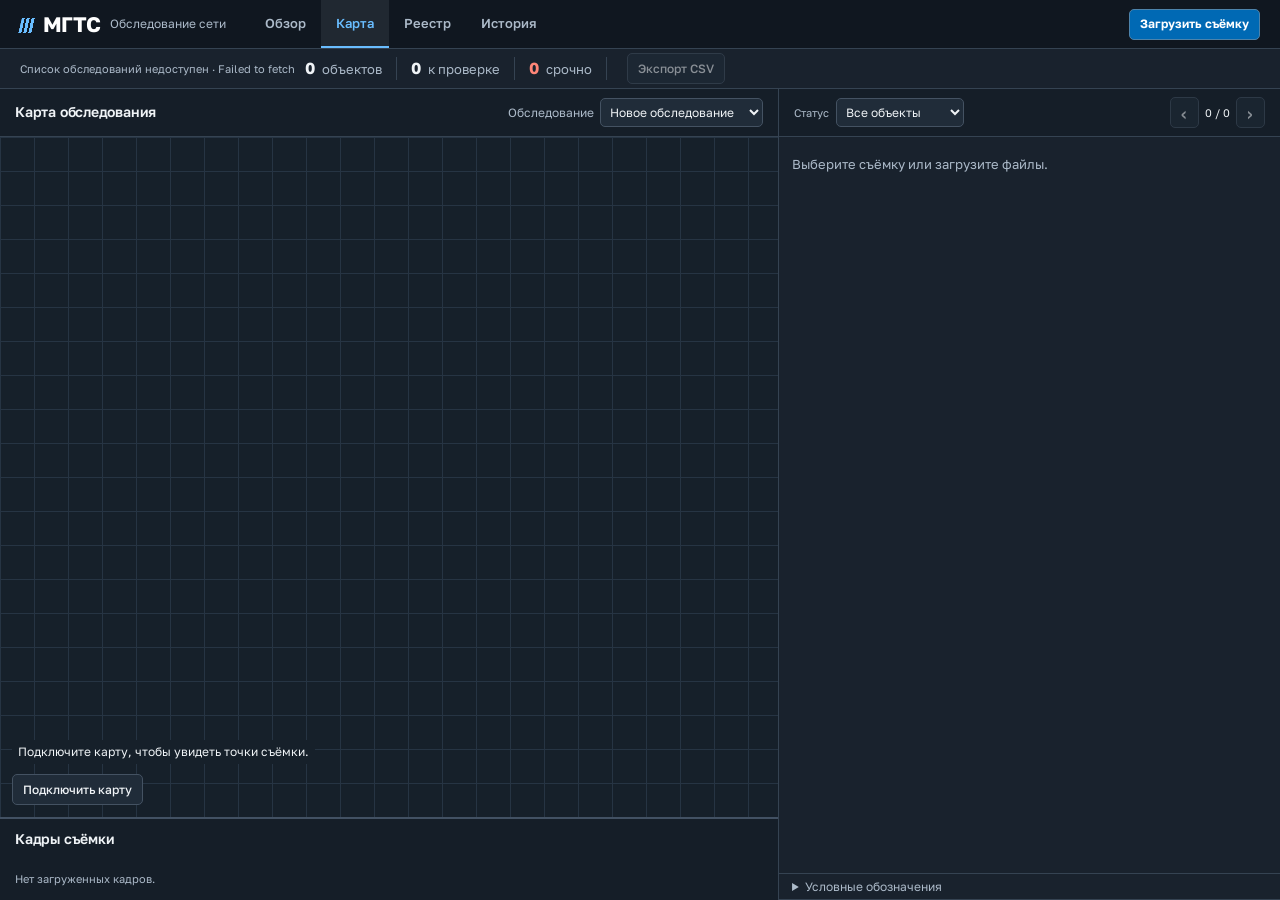
==== commit 1a40162e: "Connect the survey workspace to detection jobs and serve it with the API" ====
--- a/frontend/index.html
+++ b/frontend/index.html
@@ -8,12 +8,12 @@
 <meta name="mgts-workspace" content="mgts">
 <meta name="mgts-backend-api" content="http://localhost:8080">
 <title>МГТС · Обследование сети</title>
-<link rel="stylesheet" href="./styles.css?v=f538b2587a28">
-<script defer src="./dgis-map.js?v=b865a7924945"></script>
+<link rel="stylesheet" href="./styles.css?v=2b993b41efd6">
+<script defer src="./dgis-map.js?v=e899419ddde8"></script>
 <script defer src="./drive.js?v=308d7e01209c"></script>
 <script defer src="./backend-api.js?v=4a45d03e5f93"></script>
 <script defer src="./inspection-feed.js?v=d09171e2deb6"></script>
-<script defer src="./survey.js?v=57350d97e7a8"></script>
+<script defer src="./survey.js?v=56ce58cc69a3"></script>
 <script defer src="./fieldwork.js?v=c731c3244cd2"></script>
 <script defer src="./live-survey.js?v=2fd92c219ad3"></script>
 <script defer src="./vendor/fflate-0.8.2.js"></script>
@@ -23,8 +23,9 @@
 <script defer src="./crew.js?v=96a87b6e4776"></script>
 <script defer src="./finding-queue.js?v=04308928bbc3"></script>
 <script defer src="./overview-retakes.js?v=683f619aea6a"></script>
-<script defer src="./overview.js?v=85404f1766f2"></script>
-<script defer src="./app.js?v=89972faaeddb"></script>
+<script defer src="./overview.js?v=c7b7593660ec"></script>
+<script defer src="./operator.js?v=a8f18c786828"></script>
+<script defer src="./app.js?v=e2330fe41150"></script>
 </head>
 <body>
 <header class="topbar">
@@ -35,18 +36,19 @@
     <button data-view="registry" aria-pressed="false">Реестр</button>
     <button data-view="history" aria-pressed="false">История</button>
   </nav>
-  <button class="button primary" data-action="upload" disabled>Загрузить фото</button>
+  <button class="button primary" data-action="upload" id="upload" disabled>Загрузить съёмку</button>
 </header>
 <main>
   <header class="survey-bar">
     <div class="survey-title" hidden><h1 id="page-title"></h1></div>
+    <div id="status" class="subtle" role="status" hidden></div>
     <div class="totals" id="totals" aria-label="Сводка обследования"></div>
-    <button class="button" id="route-report" data-action="route-report" hidden>Отчёт по маршруту</button>
-    <button class="button" data-action="export">Экспорт CSV</button>
+    <button class="button" id="route-report" data-action="route-report" hidden>Отчёт по обследованию</button>
+    <button class="button" id="survey-export" data-action="export">Экспорт CSV</button>
   </header>
-  <section id="map-view" class="map-view" aria-label="Карта и карточка объекта">
+  <section id="map-view" class="map-view" aria-label="Карта и сведения об объекте">
     <div class="map-workspace">
-      <div class="route-bar"><h2>Карта маршрута</h2><label id="route-picker" class="route-picker" hidden>Маршрут
+      <div class="route-bar"><h2>Карта обследования</h2><label class="route-picker">Обследование <select id="job-select" aria-label="Выбрать обследование"><option value="new">Новое обследование</option></select></label><label id="route-picker" class="route-picker" hidden>Маршрут
           <select id="route-select" aria-label="Выбрать маршрут"></select>
         </label></div>
     <div class="map-area">
@@ -54,24 +56,24 @@
       <div id="route-schematic" aria-hidden="true" hidden></div>
       <div class="map-controls">
         <div class="map-tools">
-        <button type="button" class="button" id="section-toggle" aria-pressed="false">Участки · 100 м</button>
-        <button class="button" id="retake-toggle" data-action="retakes" aria-pressed="false">Что переснять</button>
+        <button type="button" class="button" id="section-toggle" hidden aria-pressed="false">Участки · 100 м</button>
+        <button class="button" id="retake-toggle" hidden data-action="retakes" aria-pressed="false">Что переснять</button>
         <button class="button" data-action="fit" id="fit-button" hidden>Весь маршрут</button>
         <button class="button" data-action="pin" id="pin-button" aria-pressed="false" hidden>+ Поставить точку</button>
         <button class="button" type="button" data-action="map-settings" id="map-provider">Подключить карту</button>
         </div>
         <div id="route-hover" class="route-hover" hidden></div>
-        <div id="map-status" class="map-status" role="status">Подключите карту, чтобы открыть маршрут и точки.</div>
+        <div id="map-status" class="map-status" role="status">Подключите карту, чтобы увидеть места съёмки.</div>
       </div>
       <div id="provider-zoom" class="provider-zoom" hidden>
         <button class="button icon" type="button" data-action="zoom-in" aria-label="Приблизить">+</button>
         <button class="button icon" type="button" data-action="zoom-out" aria-label="Отдалить">−</button>
       </div>
     </div>
-      <section class="route-deck" aria-label="Просмотр кадров маршрута">
+      <section class="route-deck" aria-label="Просмотр кадров съёмки">
         <div id="section-strip" role="group" aria-label="Участки маршрута по приоритету" hidden></div>
         <div id="retake-list" hidden></div>
-        <div class="deck-head"><h2 id="deck-title">Кадры маршрута</h2><button type="button" class="button" id="live-toggle" aria-pressed="false">Следить за проездом</button><button type="button" class="button" id="live-event" hidden>Отметить событие</button><span id="live-status" role="status" hidden></span><button type="button" class="button" id="live-return" hidden>К последнему кадру</button><span id="route-count" class="mono" aria-live="polite"></span></div>
+        <div class="deck-head"><h2 id="deck-title">Кадры съёмки</h2><button type="button" class="button" id="live-toggle" hidden aria-pressed="false">Следить за проездом</button><button type="button" class="button" id="live-event" hidden>Отметить событие</button><span id="live-status" role="status" hidden></span><button type="button" class="button" id="live-return" hidden>К последнему кадру</button><span id="route-count" class="mono" aria-live="polite"></span></div>
         <div class="route-time">
           <div id="drive-panel" class="drive-panel" aria-label="Демо-проезд" hidden>
             <button id="drive-play" type="button" class="button">Проезд 3D</button>
@@ -186,7 +188,7 @@
     <p id="compare-message" role="status"></p>
   </div>
 </dialog>
-<dialog id="report-dialog" aria-labelledby="report-title"><div class="dialog-head"><h2 id="report-title">Отчёт по маршруту</h2><button class="button icon" data-action="close-report" aria-label="Закрыть">×</button></div><label class="report-filter"><input type="checkbox" id="problems-only"> Только проблемы</label><div id="report-body"></div><div class="dialog-foot"><button class="button" data-action="route-geojson">Скачать GeoJSON</button><button class="button" data-action="route-atlas">Печать маршрута</button><button class="button primary" data-action="print-report">Печать отчёта</button></div></dialog>
+<dialog id="report-dialog" aria-labelledby="report-title"><div class="dialog-head"><h2 id="report-title">Отчёт по обследованию</h2><button class="button icon" data-action="close-report" aria-label="Закрыть">×</button></div><label class="report-filter"><input type="checkbox" id="problems-only"> Только проблемы</label><div id="report-body"></div><div class="dialog-foot"><button class="button" data-action="route-geojson">Скачать GeoJSON</button><button class="button" data-action="route-atlas">Печать маршрута</button><button class="button primary" data-action="print-report">Печать отчёта</button></div></dialog>
 <dialog id="atlas-dialog" aria-labelledby="atlas-title">
   <div class="dialog-head"><h2 id="atlas-title">Атлас маршрута</h2><button class="button icon" data-action="close-atlas" aria-label="Закрыть атлас">×</button></div>
   <div id="atlas-body"></div>
@@ -210,6 +212,36 @@
     <div class="dialog-foot"><button class="button" type="button" data-action="reset-map-key" id="map-key-reset" hidden>Сбросить ключ</button><button class="button primary" type="submit">Подключить</button></div>
   </form>
 </dialog>
+    <dialog id="import">
+      <div class="dialog-head"><h2>Загрузить съёмку</h2></div><div class="file-field">
+      <p class="muted">
+        Выберите фото, видео или папку YOLO Detection. Можно добавить GPX-трек и
+        JSON с результатом модели.
+      </p>
+      <input
+        type="file"
+        id="files"
+        multiple
+        accept=".jpg,.jpeg,.png,.webp,.mp4,.mov,.webm,.gpx,.json,.yaml,.yml,.txt"
+        hidden
+      /><input type="file" id="folder" webkitdirectory multiple hidden />
+      <div class="actions">
+        <button class="button" id="pick-files">Выбрать файлы</button
+        ><button class="button" id="pick-folder">Выбрать папку</button>
+      </div>
+      <p id="chosen"></p>
+      <label class="filter-label" id="inference-option" hidden>
+        <input type="checkbox" id="run-detection">
+        <span id="inference-label"></span>
+      </label>
+      <progress id="upload-progress" hidden></progress>
+      <p id="import-error" class="error" role="alert"></p>
+      </div><div class="dialog-foot">
+        <button class="button primary" id="submit" disabled>Загрузить</button
+        ><button class="button" id="cancel">Закрыть</button>
+      </div>
+    </dialog>
+
 <output id="notice" class="notice" role="status" hidden></output>
 </body>
 </html>
--- a/frontend/styles.css
+++ b/frontend/styles.css
@@ -350,7 +350,7 @@
 .overview-grid section { min-width:0; background:var(--paper); border:1px solid var(--line); border-radius:7px; overflow:hidden }
 .overview h2 { font-size:17px; line-height:1.25; letter-spacing:-.02em; margin:16px 18px 12px }
 .overview-plot { position:relative; isolation:isolate; border-block:1px solid var(--line); background:#151c24 }
-#overview-map { width:100%; height:clamp(255px,34vh,380px); background:#151c24; touch-action:none; overscroll-behavior:contain }
+#overview-map, #capture-overview-map { width:100%; height:clamp(255px,34vh,380px); background:#151c24; touch-action:none; overscroll-behavior:contain }
 .overview-map-number { padding:0; cursor:pointer; display:grid; place-items:center; width:22px; height:22px; box-sizing:border-box; border:2px solid; border-radius:50%; background:#102233; color:white; font:600 12px/1 sans-serif }
 #overview-map-notice { position:absolute; z-index:1000; left:8px; bottom:6px; padding:3px 6px; background:#151c24; color:var(--muted) }
 .overview ul { list-style:none; margin:0; padding:0 }
@@ -396,3 +396,21 @@
 .finding-meta small { color:var(--muted) }
 #finding-actions { flex-wrap:wrap }
 #finding-actions kbd { margin-left:4px; opacity:.8 }
+
+#import { width:min(500px,calc(100% - 24px)) }
+#import .file-field { display:grid; gap:8px }
+#import progress { width:100% }
+#import .error { color:var(--urgent) }
+#job-select { max-width:min(42vw,285px) }
+.review-buttons #defect { width:clamp(80px,12vw,165px); min-width:0 }
+.frame-tools label { color:var(--muted);font-size:11px;min-width:0 }
+.frame-tools select { max-width:145px }
+
+@media(max-width:480px) {
+  .topbar { grid-template-columns:1fr auto; padding-block-start:4px }
+  .topbar .identity { grid-column:1; grid-row:1 }
+  .topbar #upload { grid-column:2; grid-row:1 }
+  .topbar nav { grid-column:1/-1; grid-row:2; justify-self:stretch }
+  .topbar nav button { flex:1; min-height:32px }
+  .survey-bar:has(#status:not([hidden])) #status { grid-column:1/-1 }
+}
